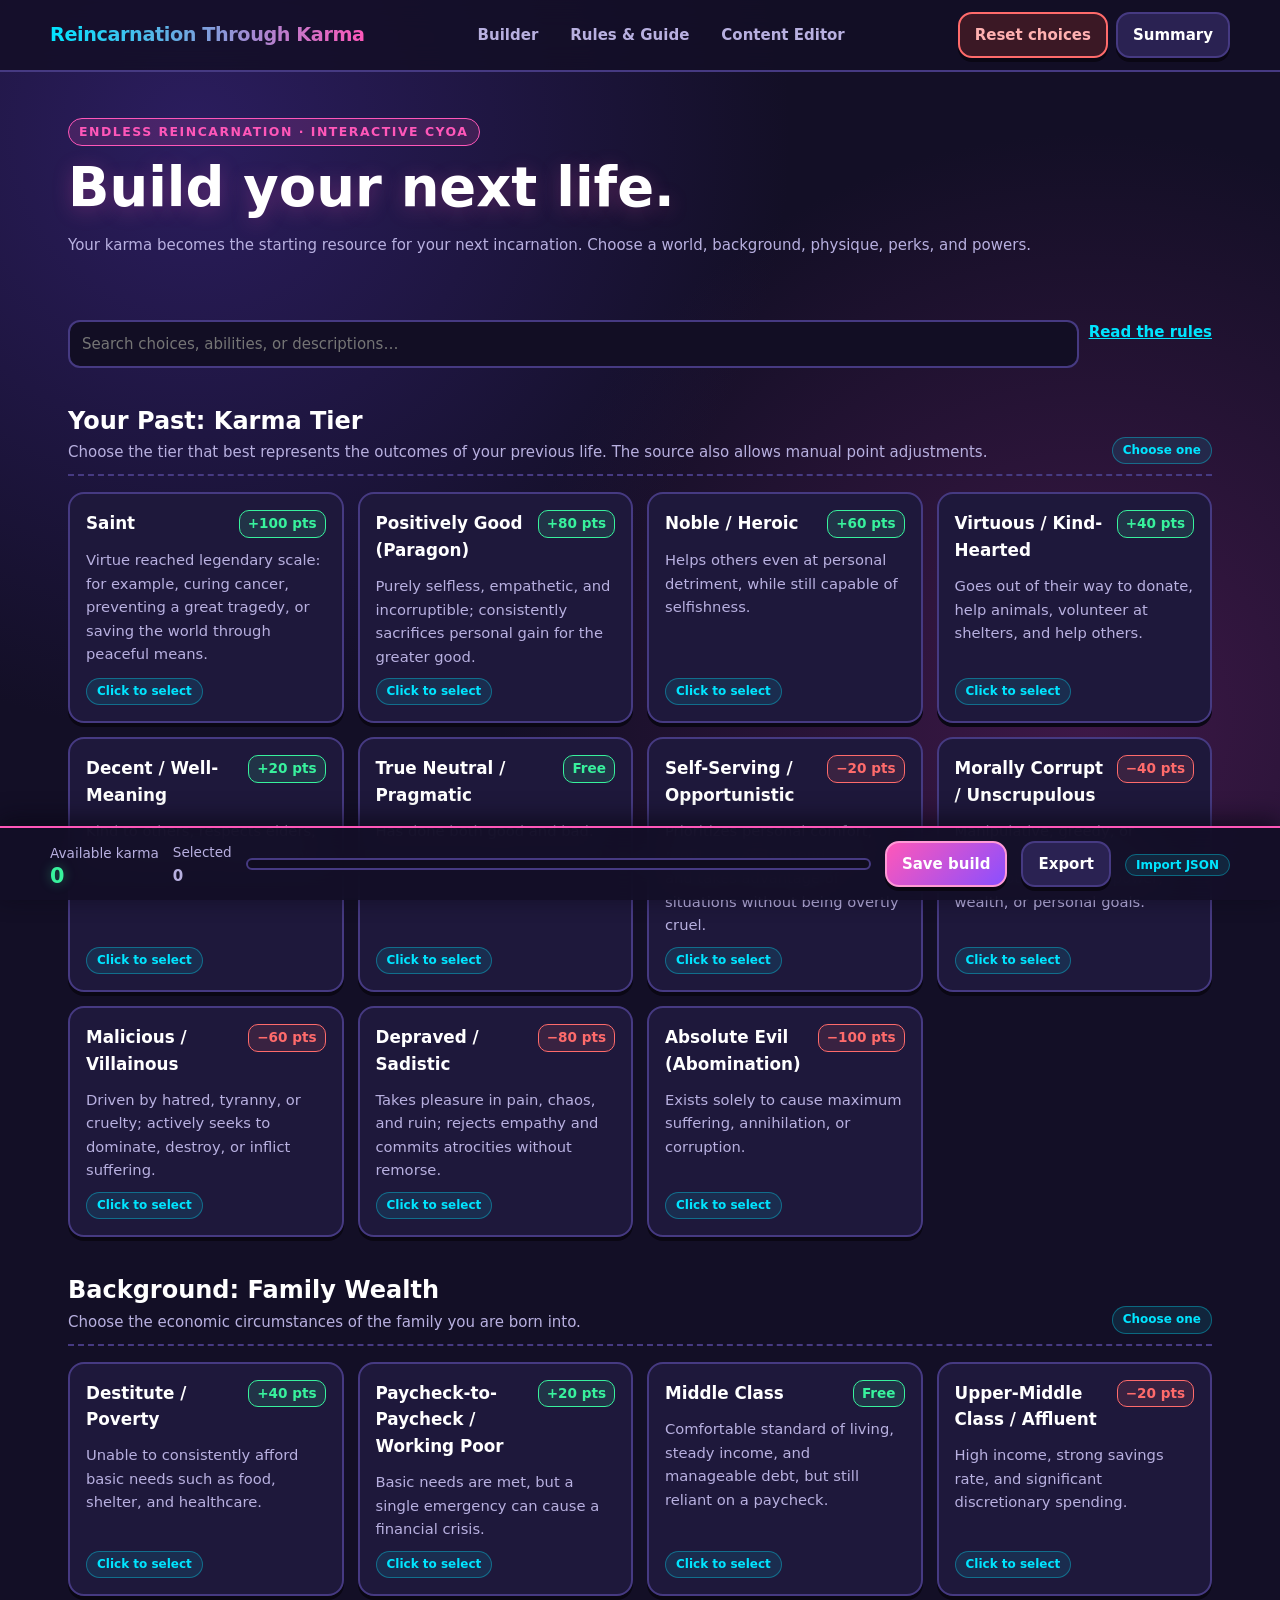
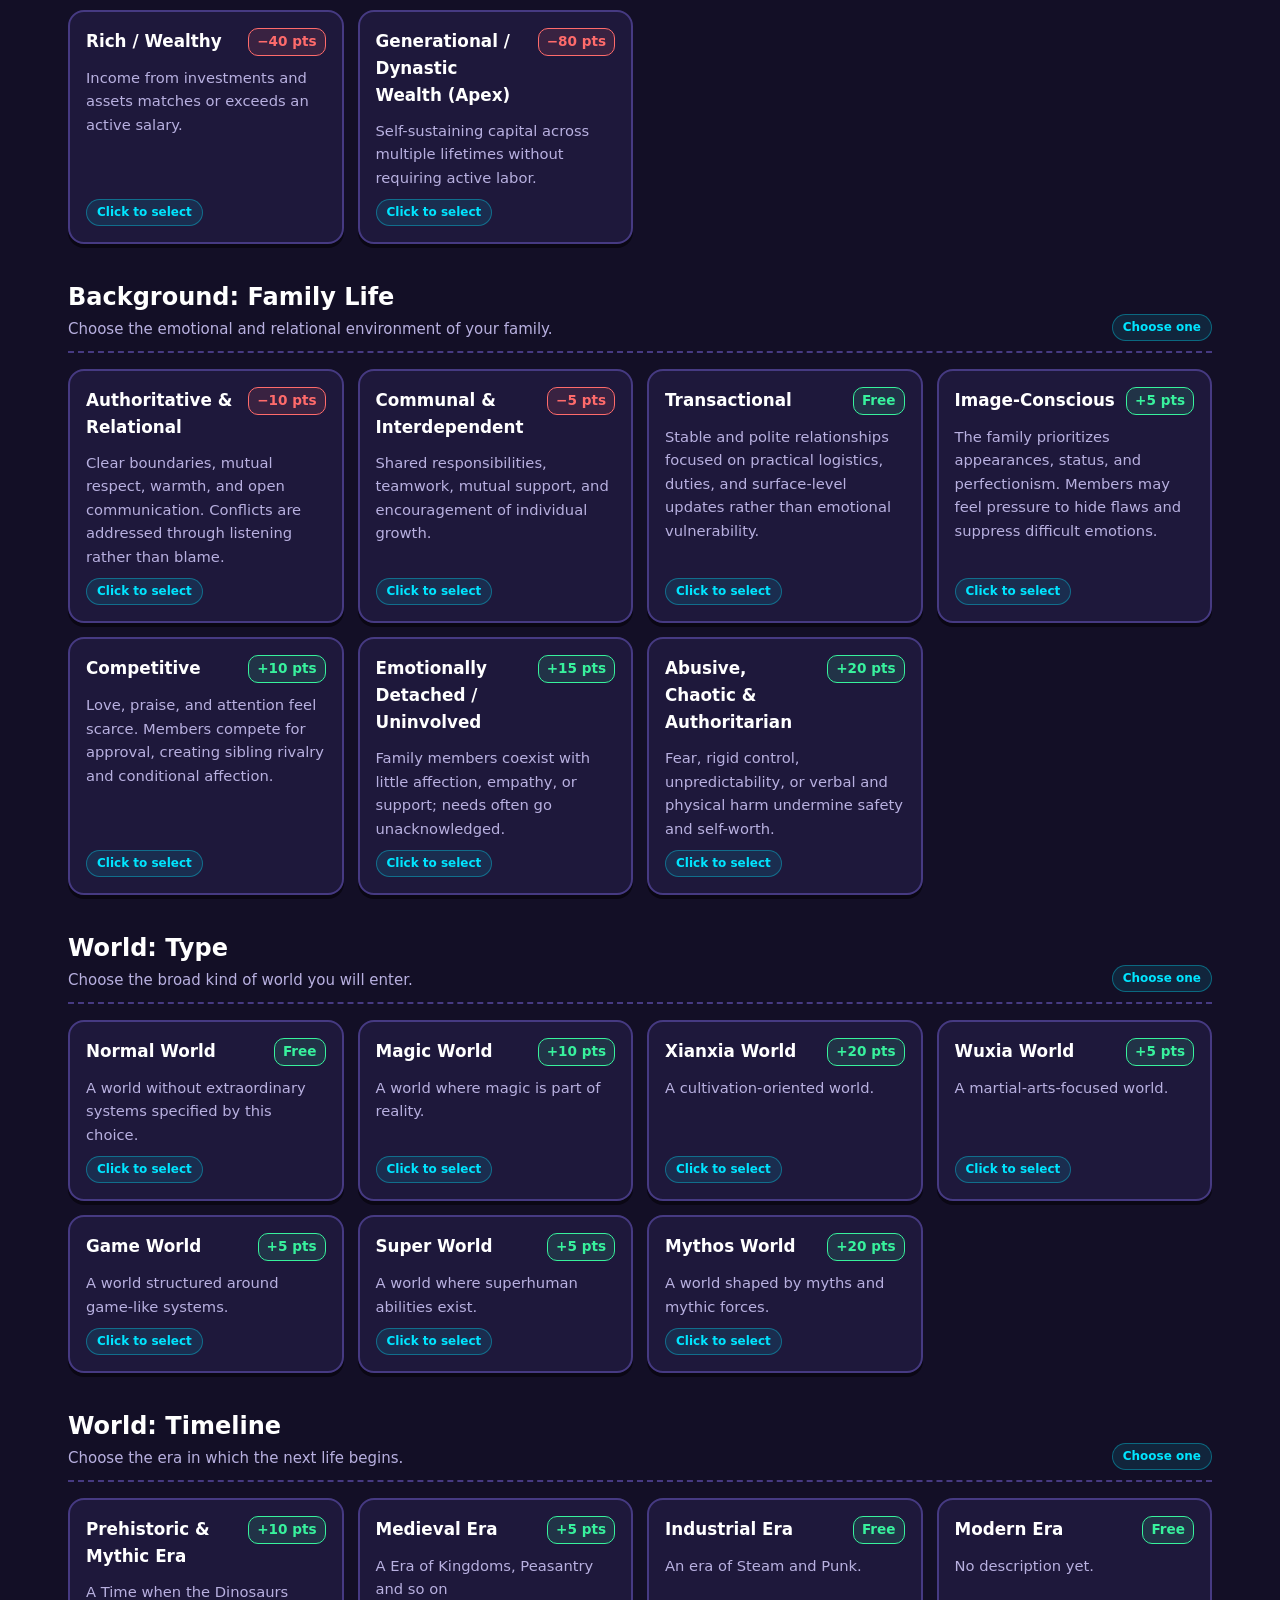
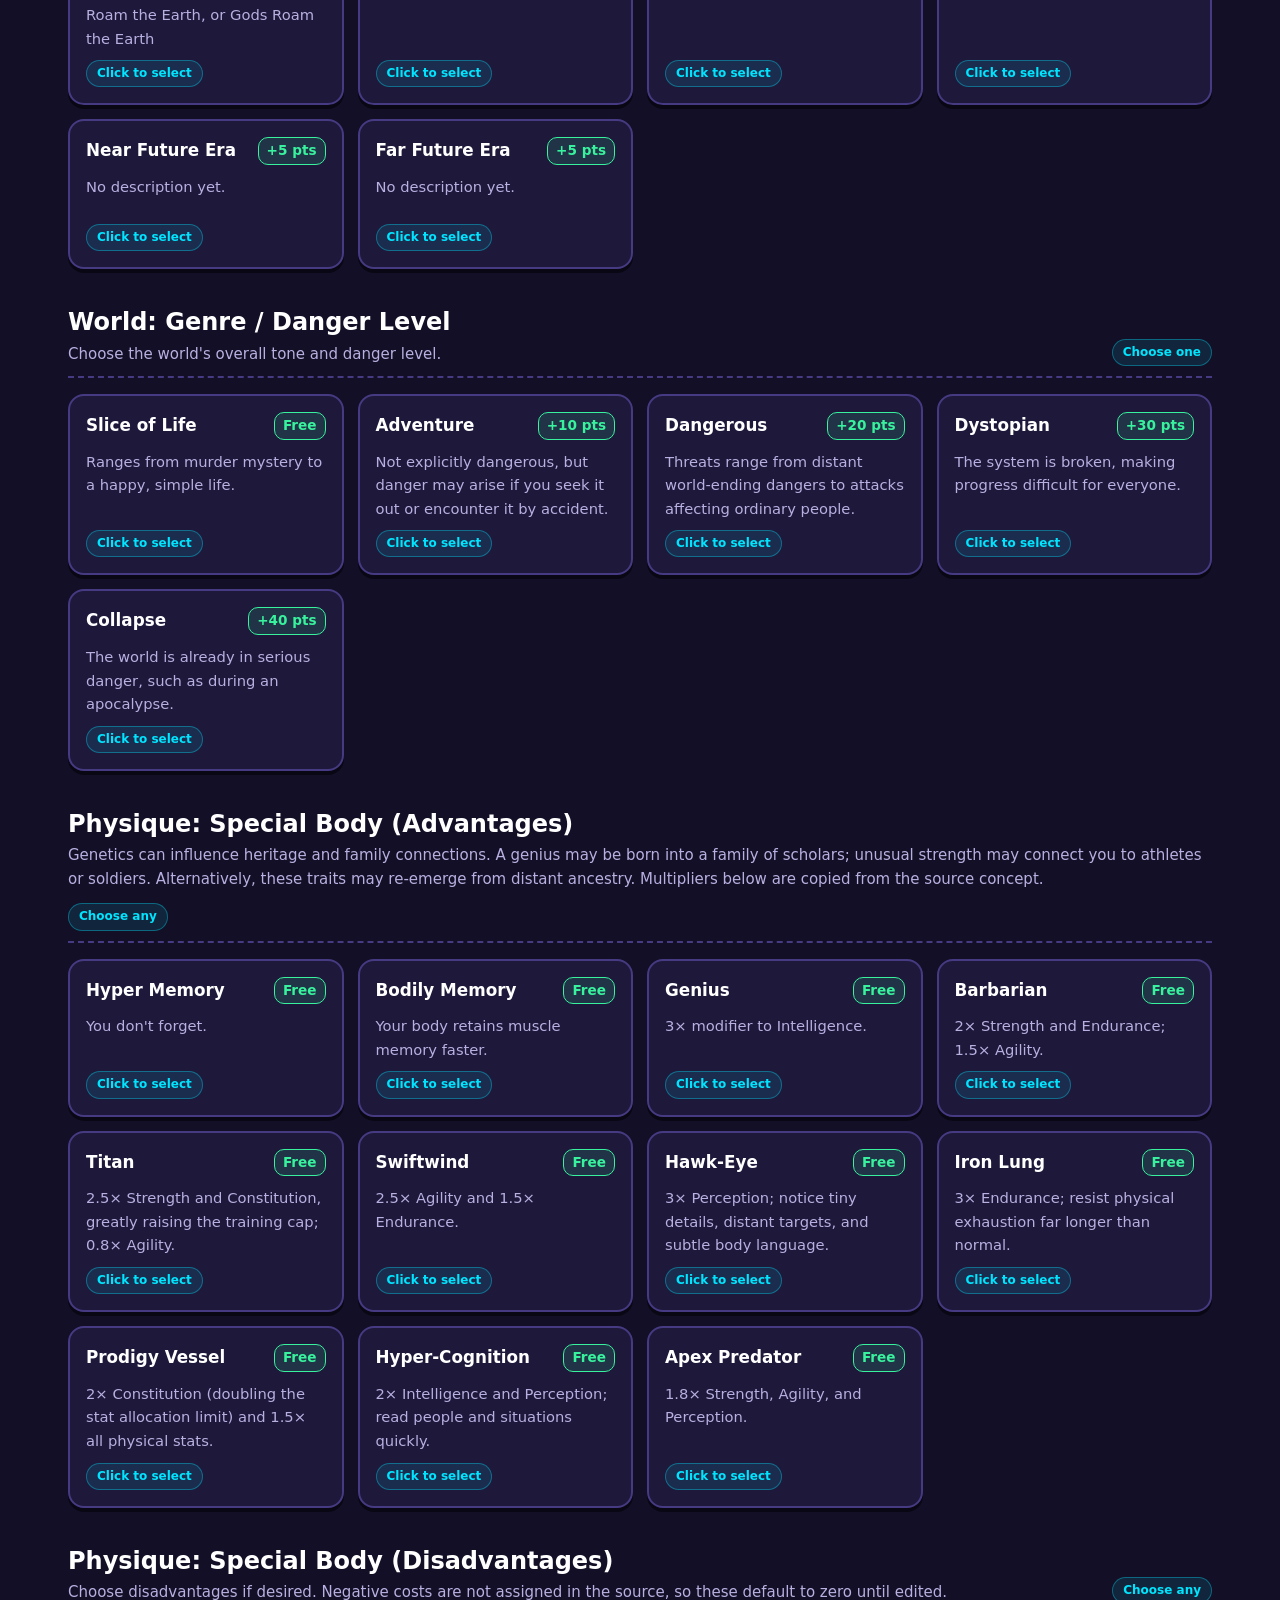
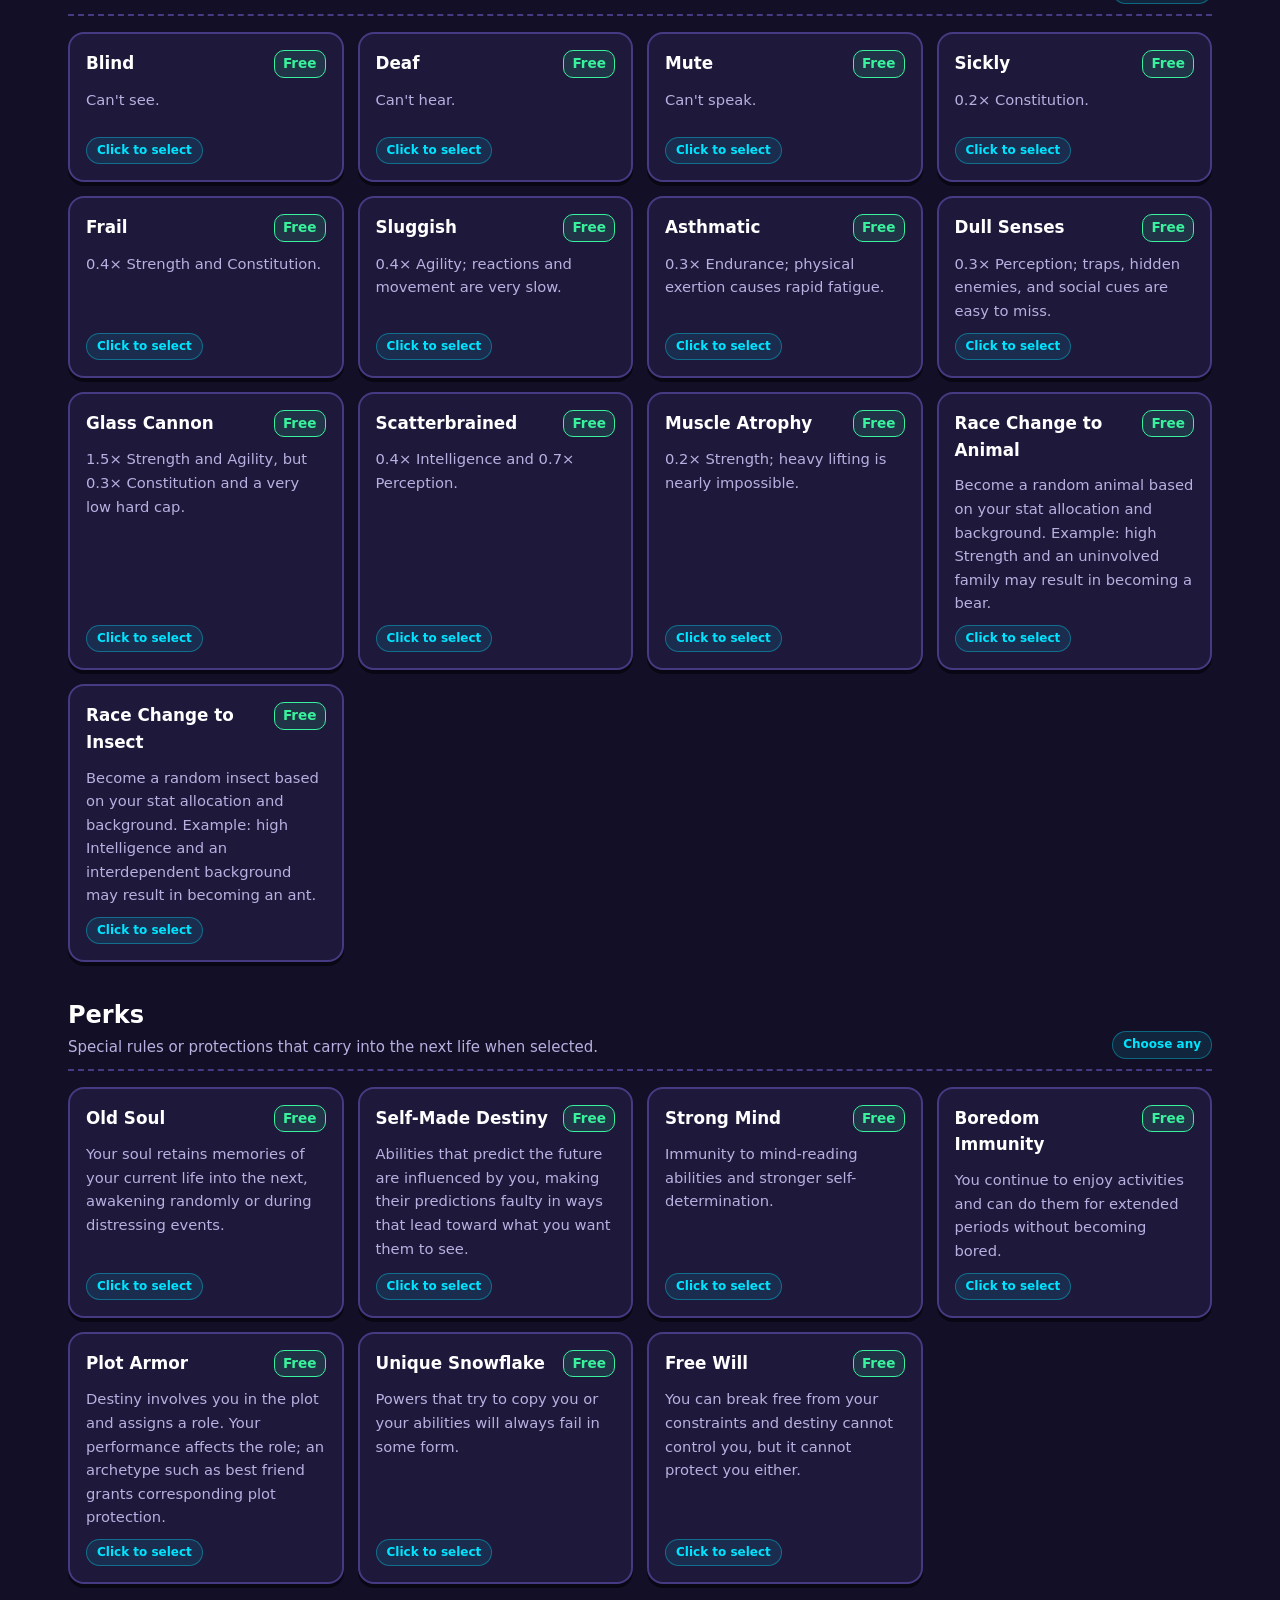
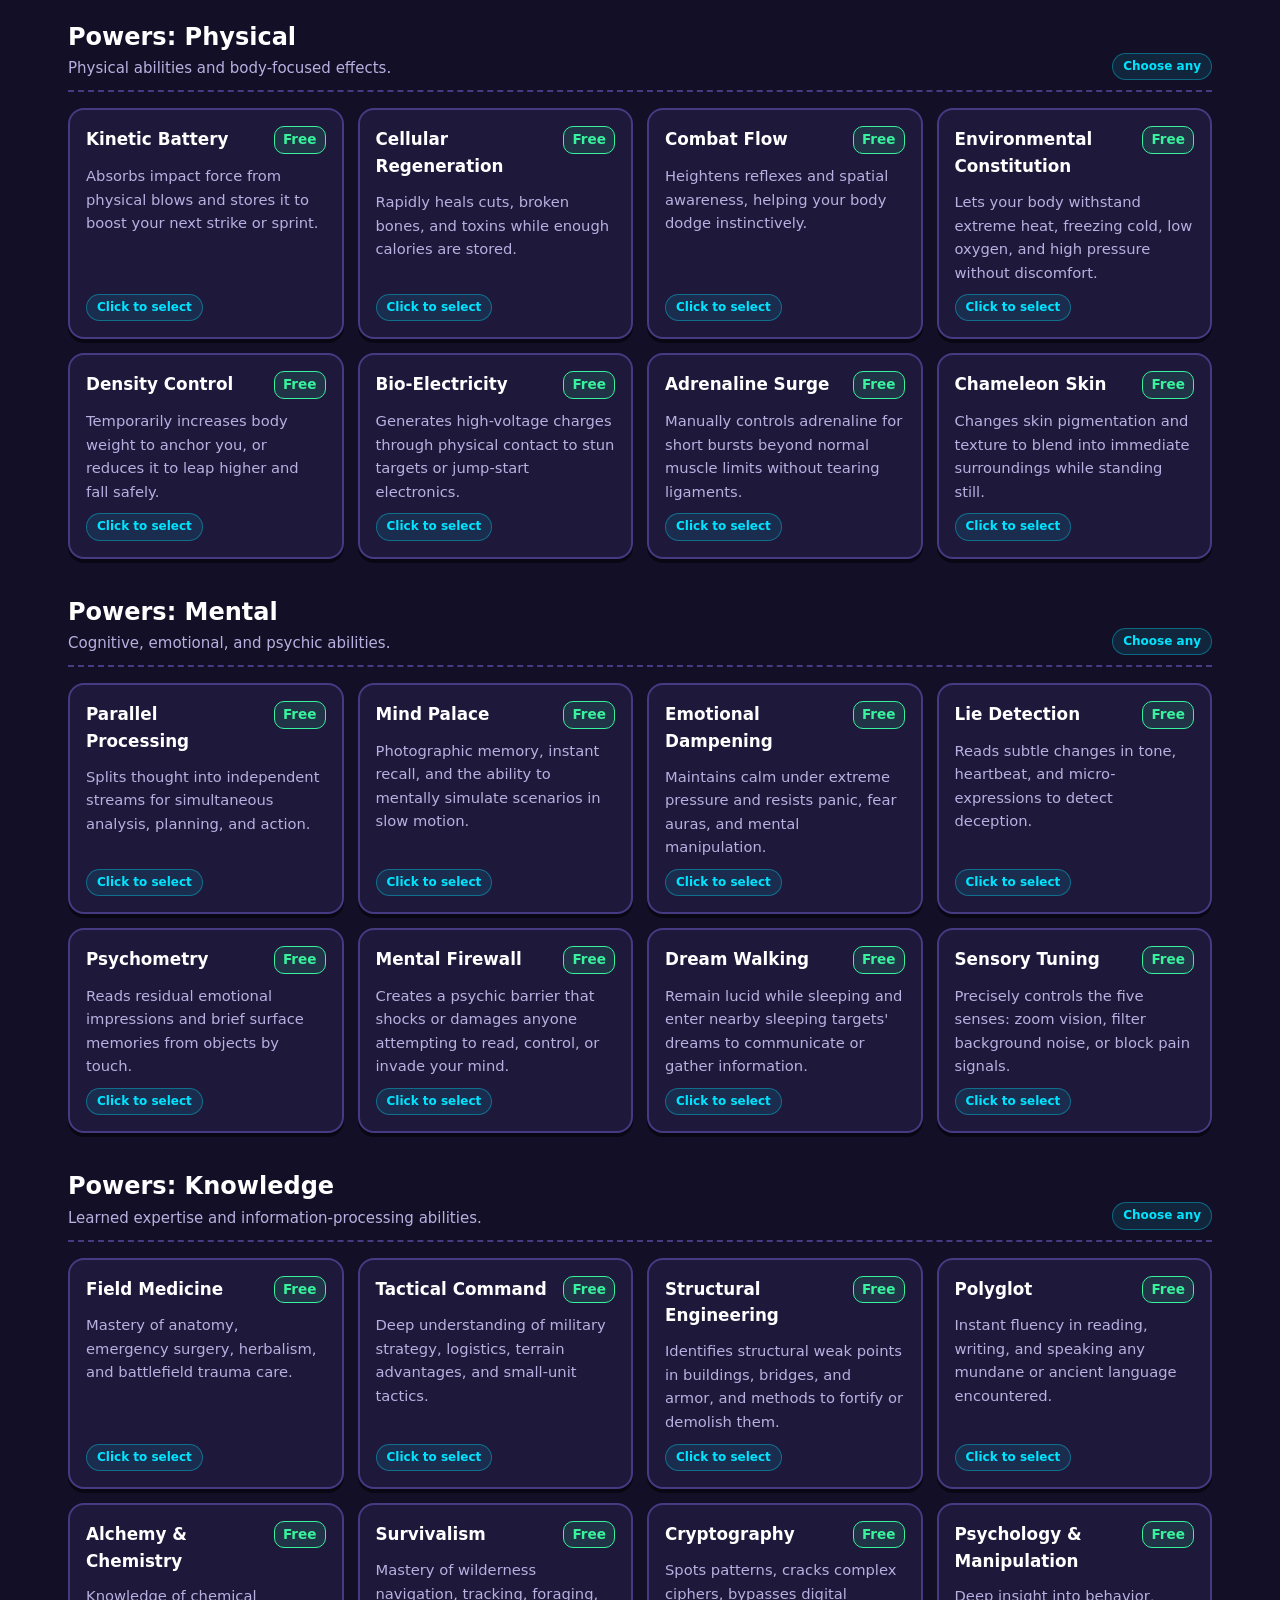
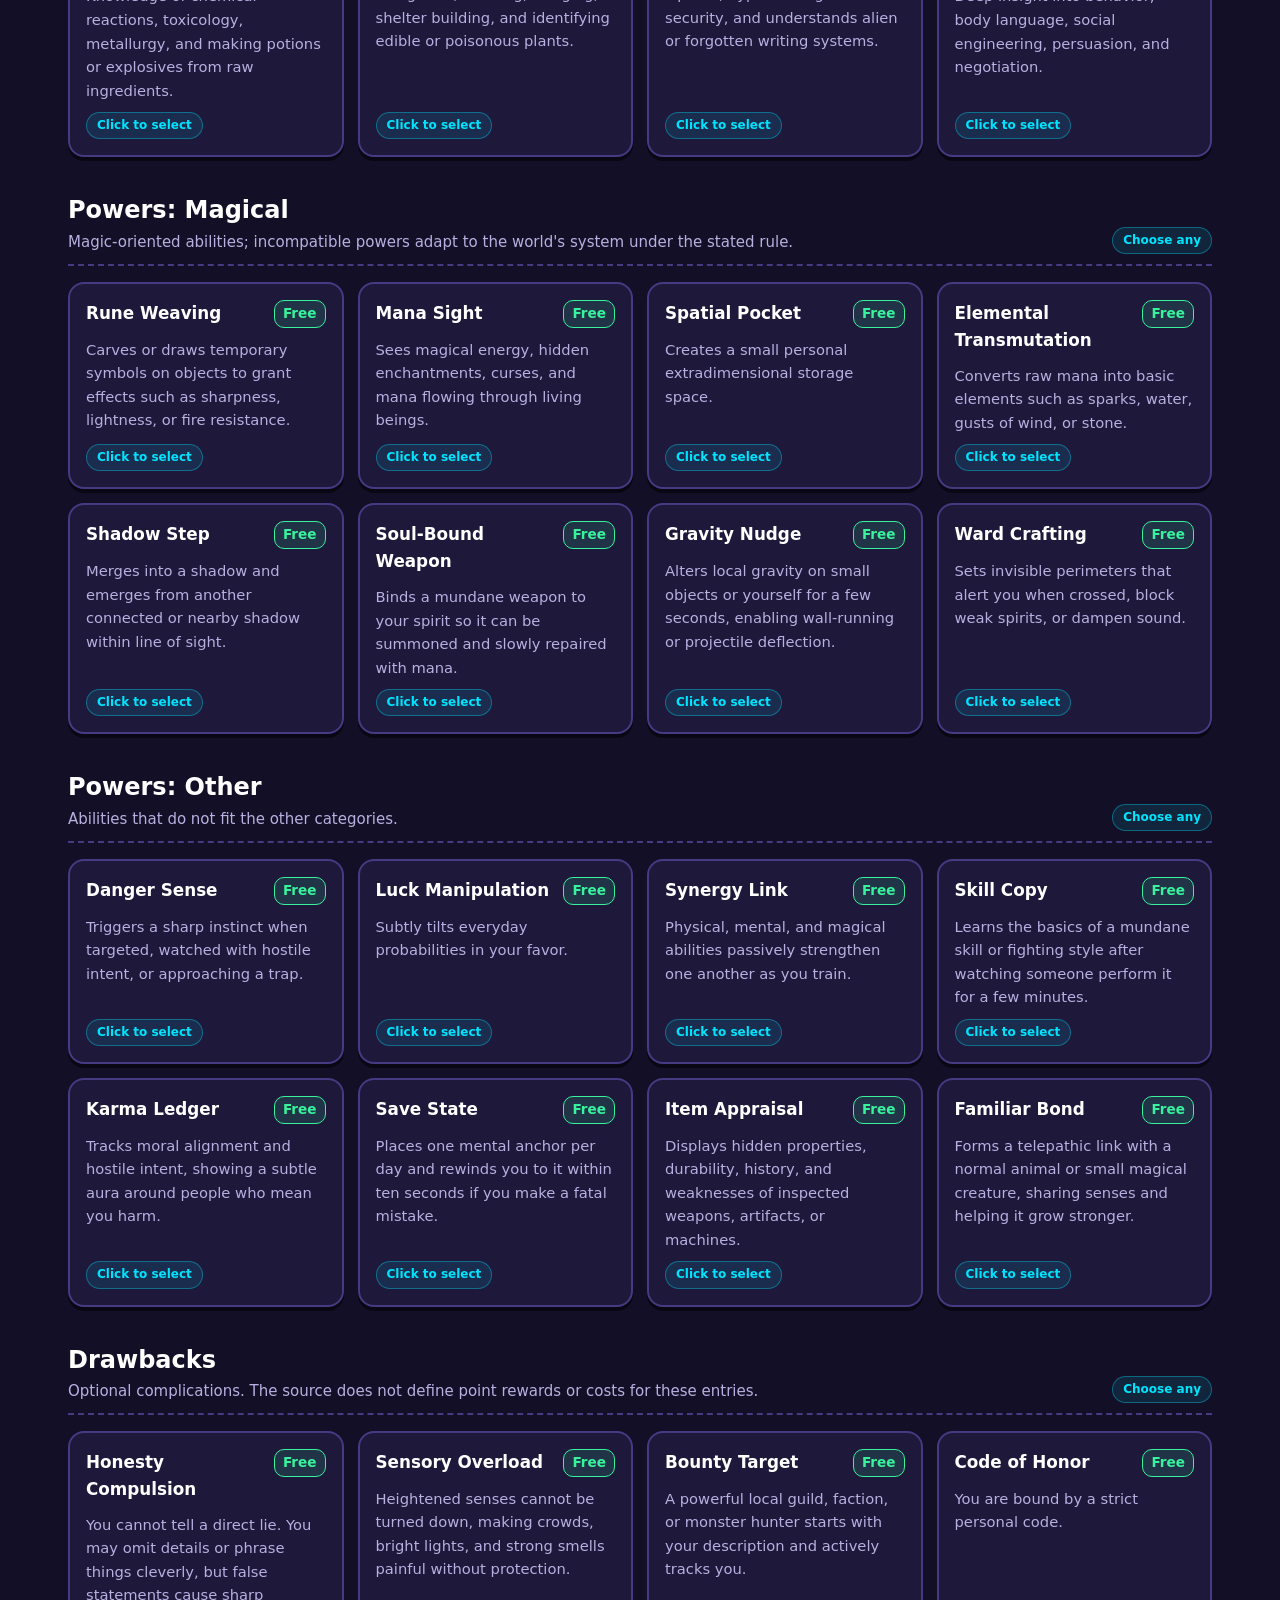
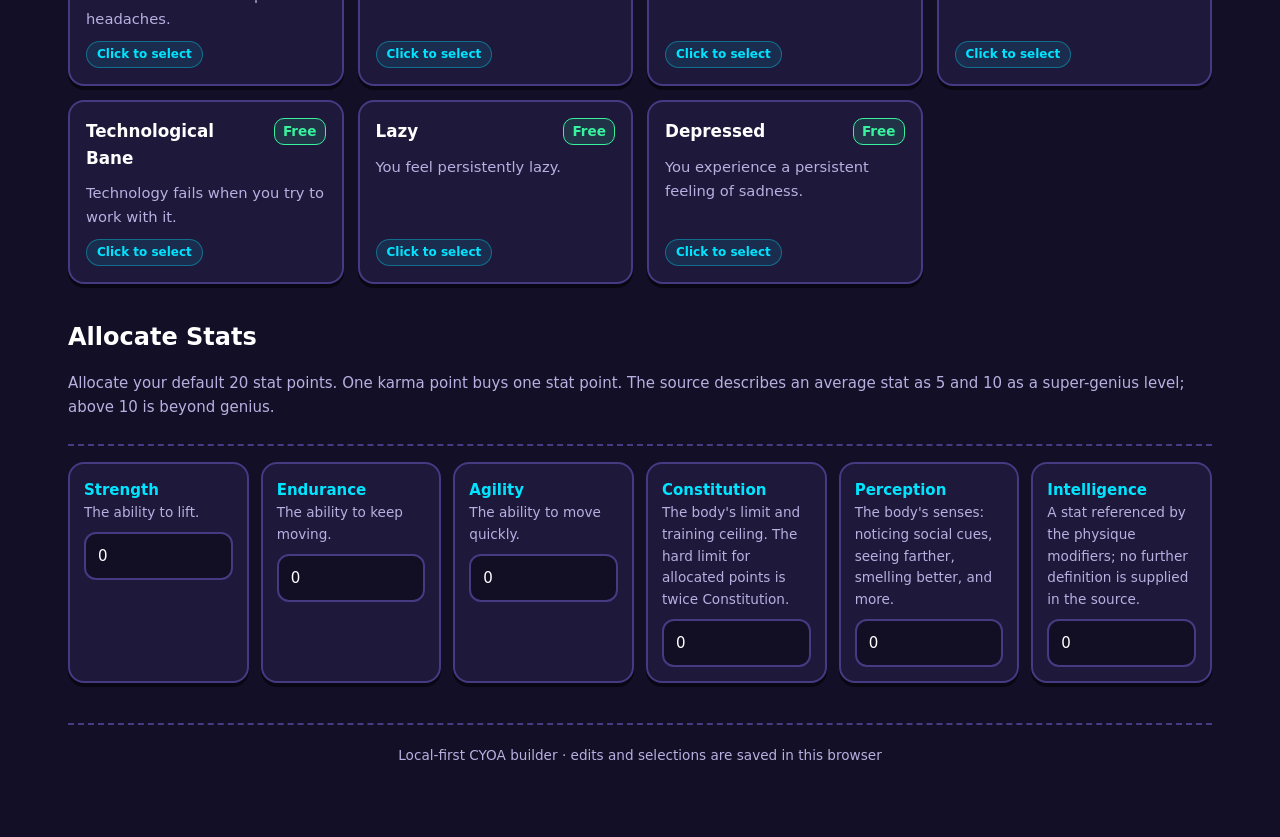
==== index.html @ b77b41a9 "added functionality, rendering, card" ====
<!doctype html>
<html lang="en">

<head>
    <meta charset="utf-8">
    <meta name="viewport" content="width=device-width,initial-scale=1">
    <meta name="description"
        content="Build a reincarnated life through karma, backgrounds, physiques, perks, and powers.">
    <title>Reincarnation Through Karma — Builder</title>
    <link rel="stylesheet" href="styles.css">
</head>

<body>
    <div class="top">
        <div class="brand">Reincarnation Through Karma</div>
        <nav class="nav">
            <a href="index.html">Builder</a>
            <a href="guide.html">Rules & Guide</a>
            <a href="editor.html">Content Editor</a>
        </nav>
        <div class="actions">
            <button id="reset" class="danger">Reset choices</button>
            <button id="summary">Summary</button>
        </div>
    </div>

    <main class="wrap">
        <header class="hero">
            <div class="eyebrow">Endless reincarnation · interactive CYOA</div>
            <h1 id="main-title">Build your next life.</h1>
            <p class="muted" id="main-intro">Your karma becomes the starting resource for your next incarnation. Choose
                a world, background, physique, perks, and powers.</p>
        </header>

        <div class="toolbar">
            <input id="search" type="search" placeholder="Search choices, abilities, or descriptions…">
            <a href="guide.html">Read the rules</a>
        </div>

        <div id="sections"></div>

        <section class="section">
            <div class="section-head">
                <div>
                    <h2>Allocate Stats</h2>
                    <p class="desc" id="stat-description"></p>
                </div>
            </div>
            <div class="stat-grid" id="stat-grid"></div>
        </section>

        <div class="site-credit">Local-first CYOA builder · edits and selections are saved in this browser</div>
    </main>

    <footer class="sticky-footer">
        <div class="statsbar">
            <div>
                <span class="small muted">Available karma</span>
                <div class="points" id="points">0</div>
            </div>
            <div>
                <span class="small muted">Selected</span><br>
                <strong id="selected-count">0</strong>
            </div>
            <div class="progress"><span id="progress"></span></div>
            <button id="save-build" class="primary">Save build</button>
            <button id="export">Export</button>
            <label style="cursor:pointer;">
                <input id="import" type="file" accept=".json,application/json" hidden>
                <span class="tag">Import JSON</span>
            </label>
        </div>
    </footer>

    <div class="modal" id="summary-modal">
        <div class="modal-card">
            <h2>Your next life</h2>
            <div id="summary-content"></div>
            <div class="form-actions"><button id="close-summary">Close</button></div>
        </div>
    </div>

    <script src="data.js"></script>
    <script src="app.js"></script>
</body>

</html>
---- styles.css ----
:root {
  color-scheme: dark;
  --bg: #130f26;
  --panel: #1e183b;
  --panel2: #2a2252;
  --line: #463a82;
  --text: #ffffff;
  --muted: #b8b0e0;
  --accent: #ff57b9;      
  --accent2: #00e5ff;     
  --good: #38f29d;        
  --bad: #ff6b6b;         
  --shadow: 0 4px 0 #0a0714;
}

.wrap {
  padding-bottom: 130px;
}

.site-credit {
  margin-top: 40px;
  padding-top: 20px;
  border-top: 2px dashed var(--line);
  color: var(--muted);
  text-align: center;
  font-size: 0.85rem;
}

/* Persistent bottom bar */
.sticky-footer {
  position: fixed;
  bottom: 0;
  left: 0;
  right: 0;
  z-index: 6;
  background: #130f26eb;
  backdrop-filter: blur(14px);
  border-top: 2px solid var(--accent);
  box-shadow: 0 -6px 24px rgba(10, 7, 20, 0.75);
  padding: 12px max(18px, calc((100% - 1180px) / 2));
  text-align: left;
}

.sticky-footer .statsbar {
  justify-content: space-between;
  gap: 14px;
}

.sticky-footer .points {
  font-size: 1.3rem;
  line-height: 1.1;
}

@media (max-width: 650px) {
  .wrap {
    padding-bottom: 170px;
  }
  .sticky-footer {
    padding: 10px 14px;
  }
  .sticky-footer .progress {
    order: -1;
    flex-basis: 100%;
    height: 8px;
  }
}


* {
  box-sizing: border-box;
}

body {
  margin: 0;
  background-color: var(--bg);
  background-image: radial-gradient(circle at 15% 15%, #2b1d5e 0%, transparent 45%),
                    radial-gradient(circle at 85% 80%, #3d1847 0%, transparent 45%);
  background-attachment: fixed;
  color: var(--text);
  font: 15px/1.6 'Quicksand', 'Nunito', 'Segoe UI', system-ui, -apple-system, sans-serif;
}

a {
  color: var(--accent2);
  font-weight: 600;
}

button, input, textarea, select {
  font: inherit;
}

/* Bouncy, tactile arcade buttons */
button {
  cursor: pointer;
  border: 2px solid var(--line);
  background: var(--panel2);
  color: var(--text);
  border-radius: 14px;
  padding: 9px 15px;
  font-weight: 700;
  box-shadow: var(--shadow);
  transition: transform 0.15s cubic-bezier(0.34, 1.56, 0.64, 1), border-color 0.15s, box-shadow 0.15s;
}

button:hover {
  border-color: var(--accent2);
  transform: translateY(-2px);
  box-shadow: 0 6px 0 #0a0714;
}

button:active {
  transform: translateY(2px);
  box-shadow: 0 1px 0 #0a0714;
}

button.primary {
  background: linear-gradient(135deg, #ff57b9, #8a4fff);
  border-color: #ff99d6;
  color: #fff;
}

button.danger {
  background: #3b1825;
  border-color: var(--bad);
  color: #ffb1b1;
}

.top {
  position: sticky;
  top: 0;
  z-index: 5;
  background: #130f26d9;
  backdrop-filter: blur(14px);
  border-bottom: 2px solid var(--line);
  padding: 12px max(18px, calc((100% - 1180px) / 2));
  display: flex;
  gap: 14px;
  align-items: center;
  justify-content: space-between;
  flex-wrap: wrap;
}

.brand {
  font-weight: 900;
  font-size: 1.2rem;
  letter-spacing: -0.02em;
  background: linear-gradient(90deg, var(--accent2), var(--accent));
  -webkit-background-clip: text;
  -webkit-text-fill-color: transparent;
}

.nav, .actions {
  display: flex;
  gap: 8px;
  align-items: center;
  flex-wrap: wrap;
}

.nav a {
  text-decoration: none;
  padding: 7px 12px;
  border-radius: 12px;
  color: var(--muted);
  transition: all 0.15s ease;
}

.nav a:hover {
  background: var(--panel2);
  color: var(--accent2);
  transform: rotate(-1deg);
}

.wrap {
  max-width: 1180px;
  margin: auto;
  padding: 24px 18px 70px;
}

.hero {
  padding: 22px 0 28px;
}

.eyebrow {
  display: inline-block;
  background: #ff57b925;
  border: 1px solid var(--accent);
  padding: 3px 10px;
  border-radius: 20px;
  color: var(--accent);
  font-size: .78rem;
  letter-spacing: .12em;
  text-transform: uppercase;
  font-weight: 800;
}

.hero h1 {
  font-size: clamp(2.1rem, 5vw, 3.4rem);
  font-weight: 900;
  line-height: 1.1;
  margin: 12px 0;
  text-shadow: 0 4px 20px rgba(255, 87, 185, 0.25);
}

.muted, .desc {
  color: var(--muted);
}

.panel {
  background: var(--panel);
  border: 2px solid var(--line);
  border-radius: 18px;
  padding: 18px;
  margin: 16px 0;
  box-shadow: var(--shadow);
}

.statsbar {
  display: flex;
  gap: 16px;
  align-items: center;
  flex-wrap: wrap;
}

.points {
  font-size: 1.5rem;
  font-weight: 900;
  color: var(--good);
  text-shadow: 0 0 12px rgba(56, 242, 157, 0.4);
  font-variant-numeric: tabular-nums;
}

.progress {
  height: 12px;
  background: #100c1f;
  border: 2px solid var(--line);
  border-radius: 20px;
  overflow: hidden;
  flex: 1;
  min-width: 100px;
}

.progress > span {
  display: block;
  height: 100%;
  background: linear-gradient(90deg, var(--accent2), var(--accent), #ffd166);
  border-radius: 20px;
  width: 0;
  transition: width 0.3s cubic-bezier(0.34, 1.56, 0.64, 1);
}

.toolbar {
  display: flex;
  gap: 10px;
  flex-wrap: wrap;
  margin: 20px 0;
}

.toolbar input {
  flex: 1;
  min-width: 220px;
}

.field, input, textarea, select {
  background: #120e24;
  border: 2px solid var(--line);
  border-radius: 12px;
  color: var(--text);
  padding: 10px 12px;
  width: 100%;
  transition: border-color 0.15s, box-shadow 0.15s;
}

.field:focus, input:focus, textarea:focus, select:focus {
  outline: none;
  border-color: var(--accent2);
  box-shadow: 0 0 0 3px rgba(0, 229, 255, 0.2);
}

textarea {
  min-height: 90px;
  resize: vertical;
}

.section {
  margin: 34px 0;
}

.section-head {
  display: flex;
  justify-content: space-between;
  gap: 12px;
  align-items: flex-end;
  flex-wrap: wrap;
  border-bottom: 2px dashed var(--line);
  padding-bottom: 10px;
  margin-bottom: 16px;
}

.section h2 {
  font-size: 1.5rem;
  font-weight: 800;
  margin: 0;
}

.grid {
  display: grid;
  grid-template-columns: repeat(auto-fill, minmax(min(100%, 270px), 1fr));
  gap: 14px;
}

.card {
  background: var(--panel);
  border: 2px solid var(--line);
  border-radius: 16px;
  padding: 16px;
  display: flex;
  flex-direction: column;
  gap: 10px;
  min-height: 150px;
  cursor: pointer;
  box-shadow: var(--shadow);
  transition: transform 0.18s cubic-bezier(0.34, 1.56, 0.64, 1), border-color 0.15s, background 0.15s;
}

.card:hover:not(.disabled) {
  border-color: var(--accent2);
  transform: translateY(-4px) rotate(0.5deg);
}

.card.selected {
  border-color: var(--accent);
  background: linear-gradient(160deg, #2b1d54, #1e183b);
  box-shadow: 0 4px 0 var(--accent), 0 0 20px rgba(255, 87, 185, 0.2);
}

.card.disabled {
  opacity: .45;
  cursor: not-allowed;
}

.card-top {
  display: flex;
  justify-content: space-between;
  align-items: flex-start;
  gap: 10px;
}

.card h3 {
  font-size: 1.05rem;
  font-weight: 800;
  margin: 0;
}

.cost {
  white-space: nowrap;
  background: rgba(56, 242, 157, 0.12);
  border: 1px solid var(--good);
  padding: 2px 8px;
  border-radius: 10px;
  color: var(--good);
  font-weight: 800;
  font-size: .85rem;
}

.cost.spend {
  background: rgba(255, 107, 107, 0.12);
  border-color: var(--bad);
  color: var(--bad);
}

.card p {
  color: var(--muted);
  margin: 0;
  font-size: .92rem;
}

.tag {
  font-size: .75rem;
  font-weight: 700;
  color: var(--accent2);
  background: rgba(0, 229, 255, 0.1);
  border: 1px solid rgba(0, 229, 255, 0.35);
  border-radius: 30px;
  padding: 3px 10px;
  align-self: flex-start;
  margin-top: auto;
}

details {
  background: var(--panel);
  border: 2px solid var(--line);
  border-radius: 16px;
  padding: 14px 16px;
  margin: 12px 0;
  box-shadow: var(--shadow);
}

summary {
  cursor: pointer;
  font-weight: 800;
}

.stat-grid {
  display: grid;
  grid-template-columns: repeat(auto-fit, minmax(180px, 1fr));
  gap: 12px;
}

.stat-box {
  background: var(--panel);
  padding: 14px;
  border: 2px solid var(--line);
  border-radius: 16px;
  box-shadow: var(--shadow);
}

.stat-box label {
  display: block;
  font-weight: 800;
  color: var(--accent2);
}

.stat-box input {
  margin-top: 8px;
}

.small {
  font-size: .85rem;
}

.modal {
  position: fixed;
  inset: 0;
  background: rgba(10, 7, 20, 0.8);
  backdrop-filter: blur(6px);
  display: none;
  place-items: center;
  padding: 18px;
  z-index: 10;
}

.modal.open {
  display: grid;
}

.modal-card {
  background: var(--panel);
  border: 2px solid var(--accent);
  border-radius: 22px;
  padding: 22px;
  width: min(620px, 100%);
  max-height: 90vh;
  overflow: auto;
  box-shadow: 0 8px 0 #0a0714, 0 0 40px rgba(255, 87, 185, 0.3);
}

.modal-card h2 {
  margin-top: 0;
  color: var(--accent2);
}

.form-row {
  display: grid;
  grid-template-columns: 1fr 130px;
  gap: 12px;
}

.form-actions {
  display: flex;
  gap: 10px;
  justify-content: flex-end;
  flex-wrap: wrap;
  margin-top: 16px;
}

.empty {
  padding: 32px;
  text-align: center;
  color: var(--muted);
  border: 2px dashed var(--line);
  border-radius: 16px;
}

footer {
  border-top: 2px dashed var(--line);
  padding: 24px;
  color: var(--muted);
  text-align: center;
}

@media (max-width: 650px) {
  .top {
    align-items: flex-start;
  }
  .top .nav {
    order: 3;
    width: 100%;
  }
  .top .actions {
    margin-left: auto;
  }
  .wrap {
    padding-top: 12px;
  }
  .form-row {
    grid-template-columns: 1fr;
  }
  
}
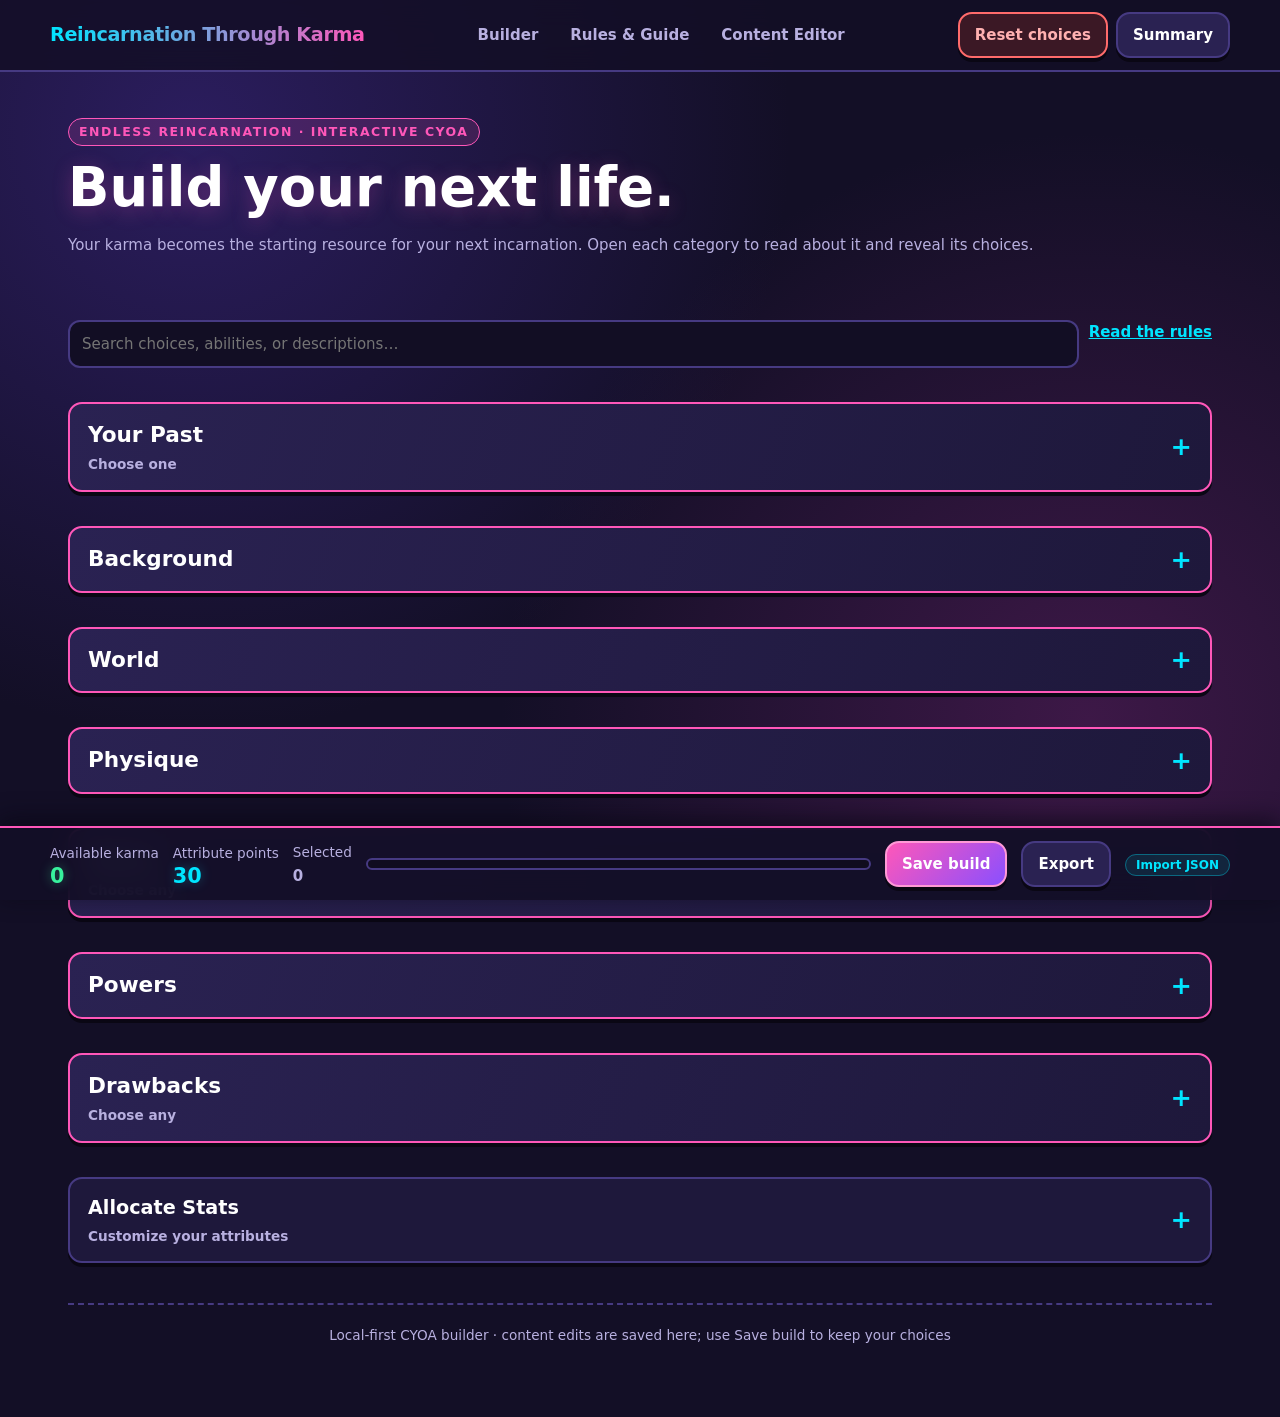
==== commit 347c4c22: "Fixing setup of attributes, adding option to buy attribute points." ====
--- a/index.html
+++ b/index.html
@@ -28,8 +28,8 @@
         <header class="hero">
             <div class="eyebrow">Endless reincarnation · interactive CYOA</div>
             <h1 id="main-title">Build your next life.</h1>
-            <p class="muted" id="main-intro">Your karma becomes the starting resource for your next incarnation. Choose
-                a world, background, physique, perks, and powers.</p>
+            <p class="muted" id="main-intro">Your karma becomes the starting resource for your next incarnation. Open
+                each category to read about it and reveal its choices.</p>
         </header>
 
         <div class="toolbar">
@@ -40,16 +40,26 @@
         <div id="sections"></div>
 
         <section class="section">
-            <div class="section-head">
-                <div>
-                    <h2>Allocate Stats</h2>
-                    <p class="desc" id="stat-description"></p>
+            <button class="section-toggle" id="stats-toggle" type="button" aria-expanded="false"
+                aria-controls="stats-content">
+                <span class="section-toggle-main">
+                    <span class="section-toggle-title">Allocate Stats</span>
+                    <span class="section-toggle-meta">Customize your attributes</span>
+                </span>
+                <span class="section-chevron" id="stats-chevron" aria-hidden="true">+</span>
+            </button>
+            <div class="section-content" id="stats-content" hidden>
+                <p class="desc" id="stat-description"></p>
+                <p class="stat-rule" id="stat-rule"></p>
+                <div class="stat-allocation-bar">
+                    <strong id="stat-points-remaining">20 attribute points available</strong>
+                    <button id="buy-stat-point" type="button" class="primary">Buy +1 attribute point · 1 karma</button>
                 </div>
+                <div class="stat-grid" id="stat-grid"></div>
             </div>
-            <div class="stat-grid" id="stat-grid"></div>
         </section>
 
-        <div class="site-credit">Local-first CYOA builder · edits and selections are saved in this browser</div>
+        <div class="site-credit">Local-first CYOA builder · content edits are saved here; use Save build to keep your choices</div>
     </main>
 
     <footer class="sticky-footer">
@@ -57,6 +67,10 @@
             <div>
                 <span class="small muted">Available karma</span>
                 <div class="points" id="points">0</div>
+            </div>
+            <div>
+                <span class="small muted">Attribute points</span>
+                <div class="points attribute-points" id="attribute-points">30</div>
             </div>
             <div>
                 <span class="small muted">Selected</span><br>
--- a/styles.css
+++ b/styles.css
@@ -63,6 +63,9 @@
     flex-basis: 100%;
     height: 8px;
   }
+  .stat-allocation-bar > button {
+    width: 100%;
+  }
 }
 
 
@@ -296,6 +299,77 @@
   margin-bottom: 16px;
 }
 
+.section-toggle {
+  display: flex;
+  justify-content: space-between;
+  align-items: center;
+  gap: 16px;
+  width: 100%;
+  padding: 14px 18px;
+  text-align: left;
+  background: var(--panel);
+  border-color: var(--line);
+}
+
+.group-toggle {
+  background: linear-gradient(110deg, var(--panel2), var(--panel));
+  border-color: var(--accent);
+}
+
+.group-toggle .section-toggle-title {
+  font-size: 1.35rem;
+}
+
+.group-content {
+  margin: 10px 0 0 10px;
+  padding: 1px 0 1px 14px;
+  border-left: 2px solid var(--line);
+}
+
+.group-content[hidden] {
+  display: none;
+}
+
+.subsection {
+  margin: 14px 0;
+}
+
+.subsection-toggle {
+  padding: 11px 15px;
+  background: var(--panel);
+}
+
+.section-toggle-main {
+  display: flex;
+  flex-direction: column;
+  gap: 2px;
+}
+
+.section-toggle-title {
+  font-size: 1.2rem;
+  font-weight: 800;
+}
+
+.section-toggle-meta {
+  color: var(--muted);
+  font-size: .85rem;
+  font-weight: 600;
+}
+
+.section-chevron {
+  color: var(--accent2);
+  font-size: 1.6rem;
+  line-height: 1;
+}
+
+.section-content {
+  padding: 8px 2px 0;
+}
+
+.section-content[hidden] {
+  display: none;
+}
+
 .section h2 {
   font-size: 1.5rem;
   font-weight: 800;
@@ -402,26 +476,118 @@
 
 .stat-grid {
   display: grid;
-  grid-template-columns: repeat(auto-fit, minmax(180px, 1fr));
+  grid-template-columns: repeat(auto-fit, minmax(min(100%, 240px), 1fr));
+  gap: 14px;
+}
+
+.stat-box {
+  background: var(--panel);
+  padding: 16px;
+  border: 2px solid var(--line);
+  border-radius: 18px;
+  box-shadow: var(--shadow);
+  display: flex;
+  flex-direction: column;
   gap: 12px;
 }
 
-.stat-box {
-  background: var(--panel);
-  padding: 14px;
-  border: 2px solid var(--line);
-  border-radius: 16px;
+.stat-box-heading {
+  display: flex;
+  justify-content: space-between;
+  align-items: center;
+  gap: 12px;
+}
+
+.stat-box-heading h3 {
+  margin: 0;
+  color: var(--accent2);
+  font-weight: 800;
+}
+
+.stat-box p {
+  color: var(--muted);
+  margin: 0;
+  min-height: 3em;
+}
+
+.stat-value {
+  min-width: 52px;
+  padding: 4px 10px;
+  border: 1px solid var(--line);
+  border-radius: 10px;
+  background: #120e24;
+  text-align: center;
+  font-size: 1.15rem;
+  font-weight: 900;
+  font-variant-numeric: tabular-nums;
+  white-space: nowrap;
+}
+
+.stat-limit {
+  display: block;
+  color: var(--muted);
+  font-size: .65rem;
+  font-weight: 600;
+  line-height: 1.2;
+}
+
+.stat-rule {
+  padding: 12px 14px;
+  margin: 12px 0;
+  border-left: 3px solid var(--accent2);
+  border-radius: 0 10px 10px 0;
+  background: rgba(0, 229, 255, 0.08);
+}
+
+.stat-allocation-bar {
+  display: flex;
+  justify-content: space-between;
+  align-items: center;
+  flex-wrap: wrap;
+  gap: 12px;
+  padding: 14px 16px;
+  margin: 14px 0;
+  border: 1px solid var(--line);
+  border-radius: 14px;
+  background: var(--panel);
+}
+
+.stat-allocation-bar strong {
+  color: var(--good);
+}
+
+.stat-controls {
+  display: flex;
+  align-items: center;
+  gap: 10px;
+  margin-top: auto;
+}
+
+.stat-adjust {
+  width: 42px;
+  height: 42px;
+  padding: 0;
+  font-size: 1.4rem;
+}
+
+.stat-adjust:disabled,
+#buy-stat-point:disabled {
+  opacity: .45;
+  cursor: not-allowed;
+  transform: none;
   box-shadow: var(--shadow);
 }
 
-.stat-box label {
-  display: block;
-  font-weight: 800;
+.stat-control-label {
+  flex: 1;
+  text-align: center;
+  color: var(--muted);
+  font-size: .85rem;
+}
+
+.attribute-points {
   color: var(--accent2);
-}
-
-.stat-box input {
-  margin-top: 8px;
+  text-shadow: 0 0 12px rgba(0, 229, 255, 0.3);
 }
 
 .small {
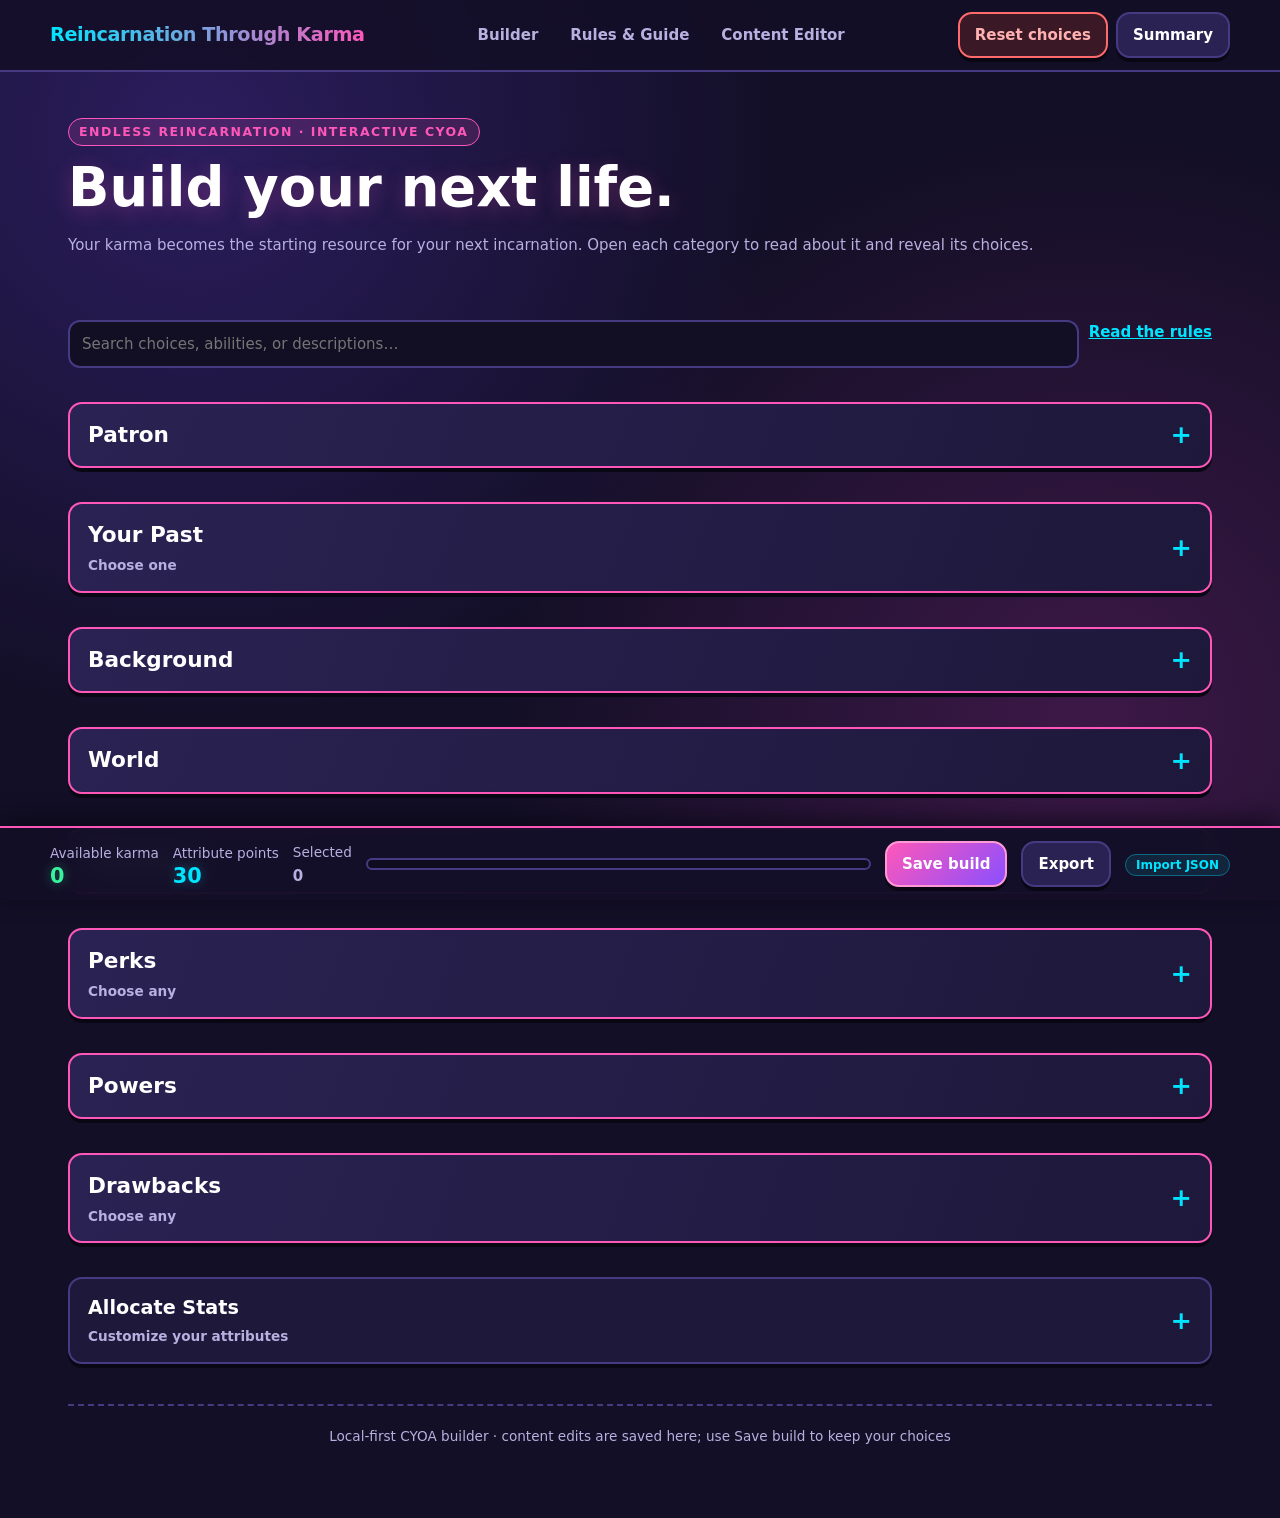
==== commit 4549b3fe: "incorporating patrons and along with it fixes such as in summary, require fields, and incompatible f" ====
--- a/index.html
+++ b/index.html
@@ -53,7 +53,10 @@
                 <p class="stat-rule" id="stat-rule"></p>
                 <div class="stat-allocation-bar">
                     <strong id="stat-points-remaining">20 attribute points available</strong>
-                    <button id="buy-stat-point" type="button" class="primary">Buy +1 attribute point · 1 karma</button>
+                    <div class="stat-allocation-actions">
+                        <button id="buy-stat-point" type="button" class="primary">Buy +1 attribute point · 1 karma</button>
+                        <button id="sell-stat-point" type="button">Sell −1 attribute point · +1 karma</button>
+                    </div>
                 </div>
                 <div class="stat-grid" id="stat-grid"></div>
             </div>
@@ -90,6 +93,19 @@
         <div class="modal-card">
             <h2>Your next life</h2>
             <div id="summary-content"></div>
+            <section class="summary-build-form">
+                <h3>Build Form</h3>
+                <label class="summary-option"><input id="separate-choice-rows" type="checkbox"> Separate choice titles by row</label>
+                <div class="summary-output-grid">
+                    <label>Current activated choice titles<textarea id="choice-titles" readonly rows="5"></textarea><button type="button" data-copy-output="choice-titles">Copy titles</button></label>
+                    <label>Current activated choice IDs<textarea id="choice-ids" readonly rows="5"></textarea><button type="button" data-copy-output="choice-ids">Copy IDs</button></label>
+                </div>
+                <label>Import activated choices with a list of IDs<textarea id="choice-import" rows="4" placeholder="Paste choice IDs separated by commas, spaces, or new lines. Leave empty to clear selections."></textarea></label>
+                <div class="summary-import-actions">
+                    <button type="button" class="primary" id="import-choices">Import choices / clear if empty</button>
+                    <span class="muted small" id="choice-import-status" role="status"></span>
+                </div>
+            </section>
             <div class="form-actions"><button id="close-summary">Close</button></div>
         </div>
     </div>
--- a/styles.css
+++ b/styles.css
@@ -63,7 +63,10 @@
     flex-basis: 100%;
     height: 8px;
   }
-  .stat-allocation-bar > button {
+  .stat-allocation-actions {
+    width: 100%;
+  }
+  .stat-allocation-actions > button {
     width: 100%;
   }
 }
@@ -326,6 +329,10 @@
   border-left: 2px solid var(--line);
 }
 
+.background-randomize {
+  margin-bottom: 12px;
+}
+
 .group-content[hidden] {
   display: none;
 }
@@ -556,33 +563,45 @@
   color: var(--good);
 }
 
-.stat-controls {
-  display: flex;
-  align-items: center;
+.stat-allocation-actions {
+  display: flex;
+  align-items: center;
+  justify-content: flex-end;
+  flex-wrap: wrap;
   gap: 10px;
-  margin-top: auto;
-}
-
-.stat-adjust {
-  width: 42px;
-  height: 42px;
-  padding: 0;
-  font-size: 1.4rem;
-}
-
-.stat-adjust:disabled,
-#buy-stat-point:disabled {
+}
+
+#buy-stat-point:disabled,
+#sell-stat-point:disabled {
   opacity: .45;
   cursor: not-allowed;
   transform: none;
   box-shadow: var(--shadow);
 }
 
-.stat-control-label {
-  flex: 1;
-  text-align: center;
+.stat-number-control {
+  display: flex;
+  flex-direction: column;
+  gap: 6px;
   color: var(--muted);
   font-size: .85rem;
+}
+
+.stat-allocation-control {
+  margin-top: auto;
+  display: flex;
+  flex-direction: column;
+  align-items: flex-start;
+  gap: 8px;
+  width: 100%;
+}
+
+.stat-allocation-input {
+  width: 100%;
+  max-width: 140px;
+  color: var(--text);
+  font-size: 1.1rem;
+  font-weight: 800;
 }
 
 .attribute-points {
@@ -614,7 +633,7 @@
   border: 2px solid var(--accent);
   border-radius: 22px;
   padding: 22px;
-  width: min(620px, 100%);
+  width: min(860px, 100%);
   max-height: 90vh;
   overflow: auto;
   box-shadow: 0 8px 0 #0a0714, 0 0 40px rgba(255, 87, 185, 0.3);
@@ -623,6 +642,89 @@
 .modal-card h2 {
   margin-top: 0;
   color: var(--accent2);
+}
+
+.summary-choice-list {
+  padding-left: 22px;
+}
+
+.summary-choice-list li {
+  margin: 8px 0;
+}
+
+.summary-choice-list details > summary {
+  cursor: pointer;
+  color: var(--text);
+}
+
+.summary-choice-list details p {
+  margin: 8px 0;
+}
+
+.summary-build-form {
+  margin-top: 24px;
+  padding: 18px;
+  background: rgba(0, 0, 0, .18);
+  border: 1px solid var(--line);
+  border-radius: 14px;
+}
+
+.summary-build-form h3 {
+  margin: 0 0 14px;
+  color: var(--accent2);
+}
+
+.summary-build-form label {
+  display: grid;
+  gap: 8px;
+  margin: 12px 0;
+  color: var(--muted);
+  font-weight: 700;
+}
+
+.summary-option {
+  display: flex !important;
+  align-items: center;
+  color: var(--text) !important;
+}
+
+.summary-option input {
+  width: auto;
+}
+
+.summary-output-grid {
+  display: grid;
+  grid-template-columns: repeat(2, minmax(0, 1fr));
+  gap: 14px;
+}
+
+.summary-build-form textarea {
+  width: 100%;
+  min-height: 120px;
+  resize: vertical;
+  color: var(--text);
+  background: rgba(0, 0, 0, .2);
+  border: 1px solid var(--line);
+  border-radius: 10px;
+  padding: 12px;
+  font: inherit;
+}
+
+.summary-build-form textarea[readonly] {
+  color: var(--muted);
+}
+
+.summary-import-actions {
+  display: flex;
+  align-items: center;
+  gap: 12px;
+  flex-wrap: wrap;
+}
+
+@media (max-width: 650px) {
+  .summary-output-grid {
+    grid-template-columns: 1fr;
+  }
 }
 
 .form-row {
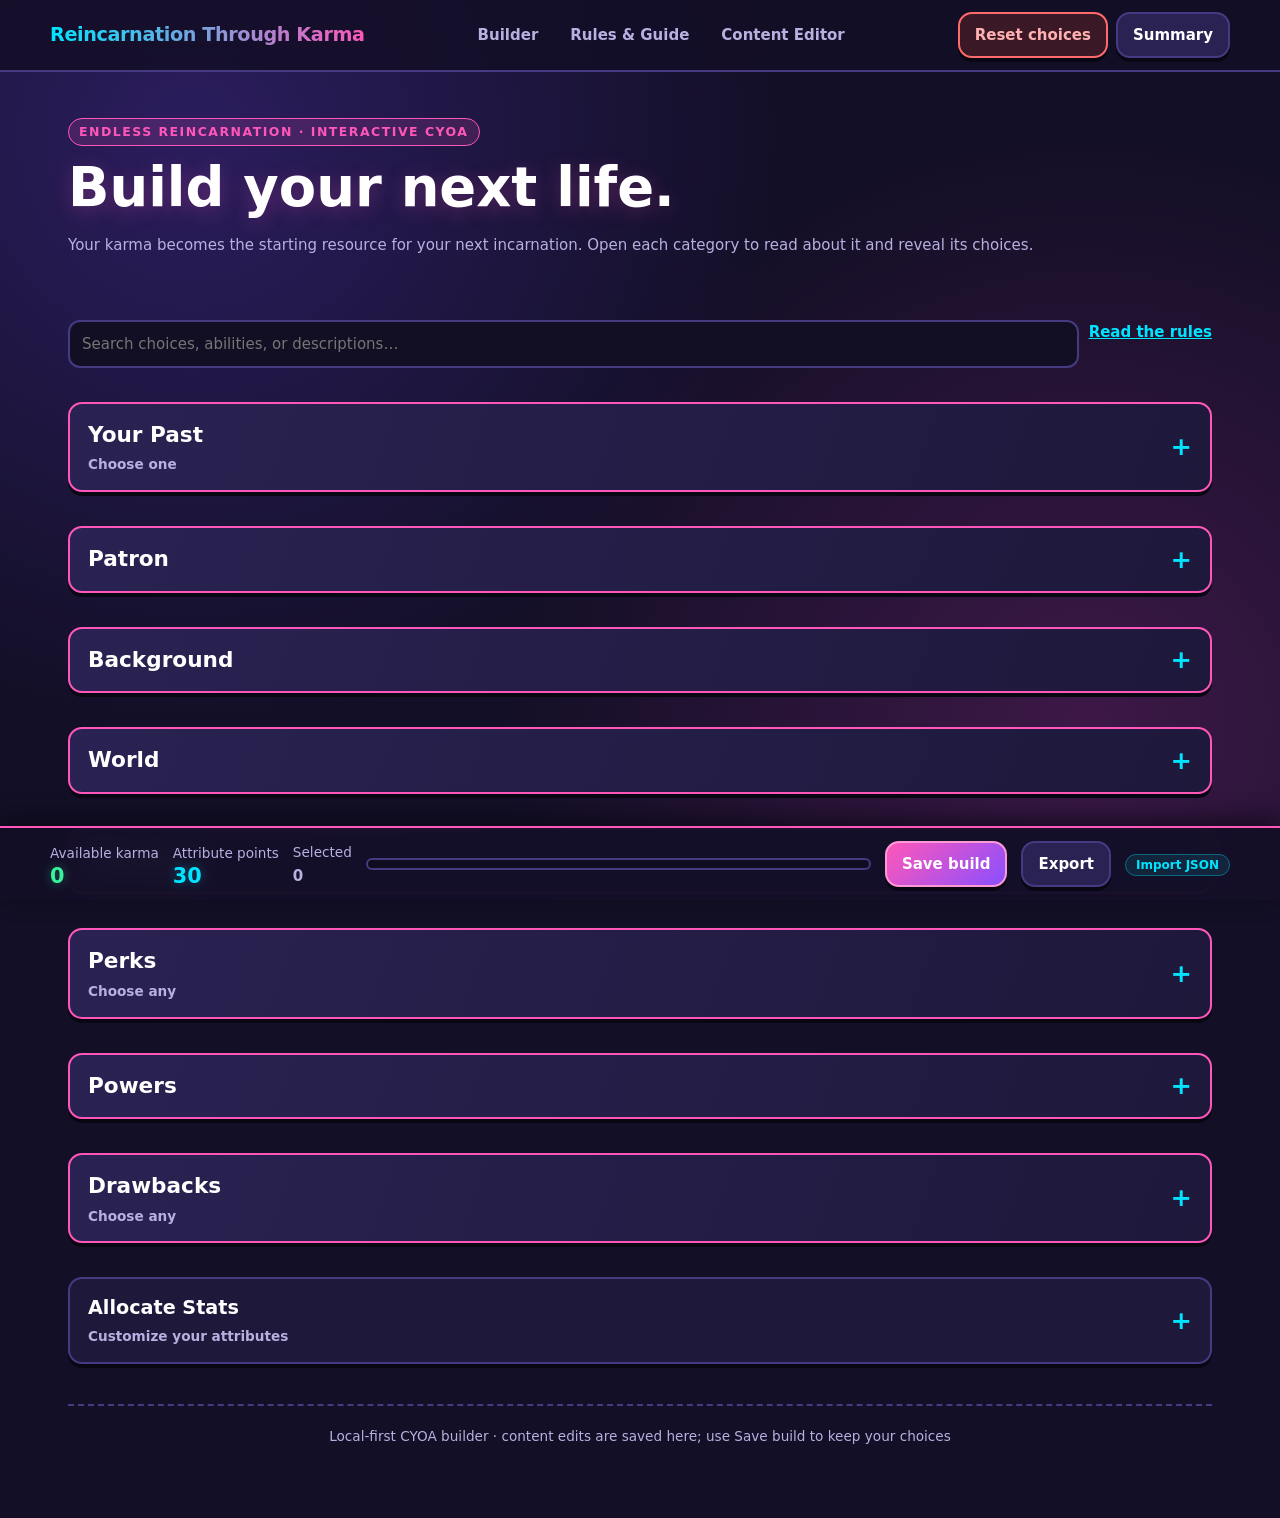
==== commit bd08c066: "Refactor patron management and enhance content synchronization; update descriptions and styles for i" ====
--- a/index.html
+++ b/index.html
@@ -59,6 +59,7 @@
                     </div>
                 </div>
                 <div class="stat-grid" id="stat-grid"></div>
+                <section class="appearance-builder" id="appearance-builder" aria-labelledby="appearance-title"></section>
             </div>
         </section>
 
@@ -92,17 +93,18 @@
     <div class="modal" id="summary-modal">
         <div class="modal-card">
             <h2>Your next life</h2>
+            <label class="summary-option"><input id="show-summary-descriptions" type="checkbox"> Show choice descriptions</label>
             <div id="summary-content"></div>
             <section class="summary-build-form">
                 <h3>Build Form</h3>
                 <label class="summary-option"><input id="separate-choice-rows" type="checkbox"> Separate choice titles by row</label>
                 <div class="summary-output-grid">
                     <label>Current activated choice titles<textarea id="choice-titles" readonly rows="5"></textarea><button type="button" data-copy-output="choice-titles">Copy titles</button></label>
-                    <label>Current activated choice IDs<textarea id="choice-ids" readonly rows="5"></textarea><button type="button" data-copy-output="choice-ids">Copy IDs</button></label>
+                    <label>Current choice IDs and attribute allocations<textarea id="choice-ids" readonly rows="5"></textarea><button type="button" data-copy-output="choice-ids">Copy build IDs</button></label>
                 </div>
-                <label>Import activated choices with a list of IDs<textarea id="choice-import" rows="4" placeholder="Paste choice IDs separated by commas, spaces, or new lines. Leave empty to clear selections."></textarea></label>
+                <label>Import build choices and attributes<textarea id="choice-import" rows="4" placeholder="Paste choice IDs and stat allocations (for example, stat:constitution=5) separated by commas, spaces, or new lines. Leave empty to clear choices."></textarea></label>
                 <div class="summary-import-actions">
-                    <button type="button" class="primary" id="import-choices">Import choices / clear if empty</button>
+                    <button type="button" class="primary" id="import-choices">Import build / clear choices if empty</button>
                     <span class="muted small" id="choice-import-status" role="status"></span>
                 </div>
             </section>
@@ -111,6 +113,7 @@
     </div>
 
     <script src="data.js"></script>
+    <script src="content-sync.js"></script>
     <script src="app.js"></script>
 </body>
 
--- a/styles.css
+++ b/styles.css
@@ -346,6 +346,22 @@
   background: var(--panel);
 }
 
+.alignment-option {
+  margin: 14px 0;
+}
+
+.alignment-accordion-toggle {
+  background: var(--panel2);
+}
+
+.alignment-accordion-content {
+  padding: 10px 0 0;
+}
+
+.you-patron-choice {
+  margin-bottom: 20px;
+}
+
 .section-toggle-main {
   display: flex;
   flex-direction: column;
@@ -476,6 +492,59 @@
   box-shadow: var(--shadow);
 }
 
+.guide-comments {
+  padding: 0;
+  overflow: hidden;
+}
+
+.guide-comments > summary {
+  display: flex;
+  align-items: center;
+  justify-content: space-between;
+  gap: 16px;
+  padding: 16px 18px;
+  list-style: none;
+  font-size: 1.2rem;
+  font-weight: 800;
+  background: linear-gradient(110deg, var(--panel2), var(--panel));
+  cursor: pointer;
+}
+
+.guide-comments > summary::-webkit-details-marker {
+  display: none;
+}
+
+.guide-comments > summary::after {
+  content: "+";
+  color: var(--accent2);
+  font-size: 1.6rem;
+  line-height: 1;
+}
+
+.guide-comments[open] > summary::after {
+  content: "−";
+}
+
+.guide-comments-meta {
+  margin-left: auto;
+  color: var(--muted);
+  font-size: .85rem;
+  font-weight: 600;
+}
+
+.guide-comments-content {
+  padding: 6px 18px 18px;
+}
+
+.guide-comments-content h3 {
+  margin: 22px 0 8px;
+  color: var(--accent2);
+}
+
+.guide-comments-content p:last-child {
+  margin-bottom: 0;
+}
+
 summary {
   cursor: pointer;
   font-weight: 800;
@@ -485,6 +554,78 @@
   display: grid;
   grid-template-columns: repeat(auto-fit, minmax(min(100%, 240px), 1fr));
   gap: 14px;
+}
+
+.appearance-builder {
+  margin-top: 28px;
+  padding-top: 22px;
+  border-top: 1px solid var(--line);
+}
+
+.appearance-maxing {
+  margin: 20px 0;
+}
+
+.appearance-maxing-toggle {
+  background: linear-gradient(110deg, var(--panel2), var(--panel));
+  border-color: var(--accent);
+}
+
+.appearance-maxing-toggle .section-toggle-title {
+  font-size: 1.35rem;
+}
+
+.appearance-maxing-content {
+  padding: 0 16px 16px;
+}
+
+.appearance-randomize {
+  margin: 0 0 12px;
+}
+
+.appearance-ethnicity {
+  margin-bottom: 18px;
+}
+
+.appearance-ethnicity label {
+  display: block;
+  margin-bottom: 6px;
+  font-weight: 800;
+}
+
+.appearance-ethnicity .desc {
+  margin: 0 0 8px;
+}
+
+.appearance-ethnicity textarea {
+  width: 100%;
+  min-height: 76px;
+  padding: 10px 12px;
+  color: var(--text);
+  background: #120e24;
+  border: 1px solid var(--line);
+  border-radius: 10px;
+  font: inherit;
+  resize: vertical;
+}
+
+.appearance-accordion {
+  margin: 14px 0;
+  padding: 0;
+  background: transparent;
+}
+
+.appearance-accordion-content {
+  padding: 8px 2px 0;
+}
+
+.appearance-accordion-content .appearance-subtitle {
+  margin: 16px 0 8px;
+  color: var(--accent2);
+}
+
+.appearance-accordion-content > .desc {
+  margin: 0 0 12px;
 }
 
 .stat-box {
@@ -644,21 +785,35 @@
   color: var(--accent2);
 }
 
-.summary-choice-list {
+.summary-sections {
+  display: grid;
+  gap: 14px;
+}
+
+.summary-section {
+  padding: 14px 16px;
+  background: var(--panel);
+  border: 1px solid var(--line);
+  border-radius: 14px;
+}
+
+.summary-section h3 {
+  margin: 0 0 8px;
+  color: var(--accent2);
+}
+
+.summary-section ul {
+  margin: 0;
   padding-left: 22px;
 }
 
-.summary-choice-list li {
+.summary-section li {
   margin: 8px 0;
 }
 
-.summary-choice-list details > summary {
-  cursor: pointer;
-  color: var(--text);
-}
-
-.summary-choice-list details p {
-  margin: 8px 0;
+.summary-section li p {
+  margin: 5px 0 0;
+  color: var(--muted);
 }
 
 .summary-build-form {
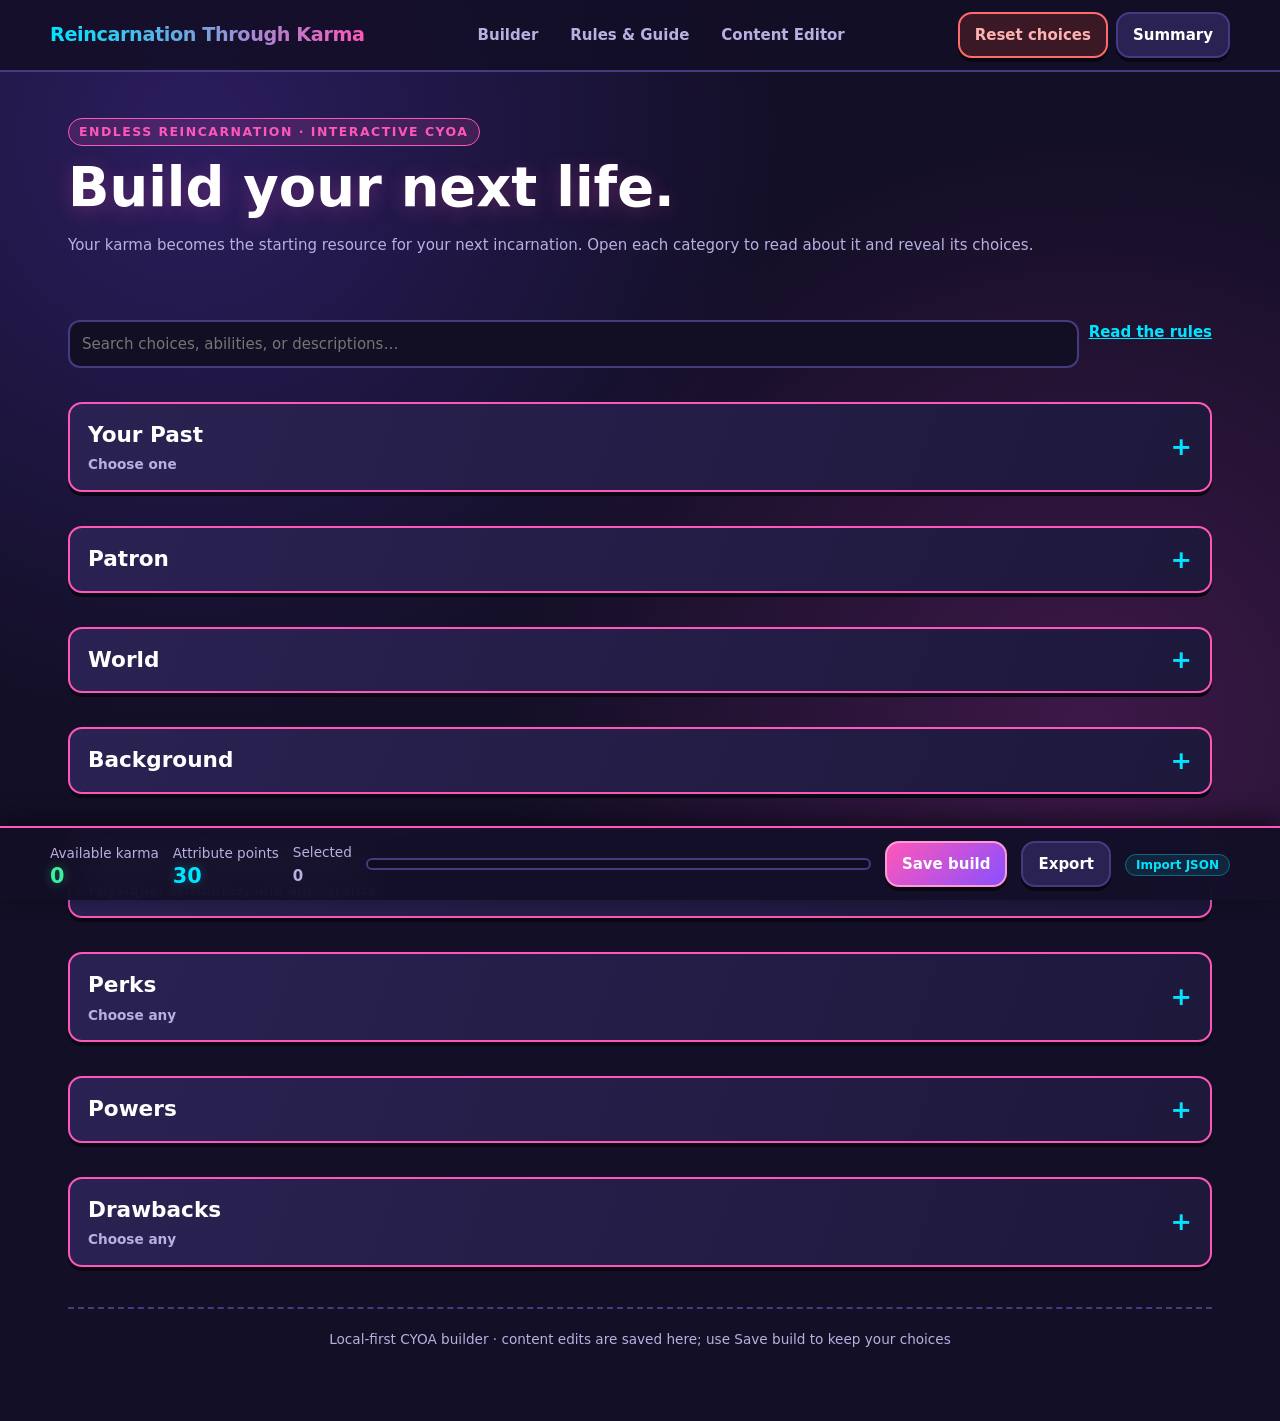
==== commit 744a55bd: "Enhance editor functionality and UI updates - Updated editor.html to include power world affinities " ====
--- a/index.html
+++ b/index.html
@@ -37,31 +37,45 @@
             <a href="guide.html">Read the rules</a>
         </div>
 
-        <div id="sections"></div>
+        <div id="sections-before-genetic"></div>
 
-        <section class="section">
-            <button class="section-toggle" id="stats-toggle" type="button" aria-expanded="false"
-                aria-controls="stats-content">
+        <section class="section group-section" id="genetic-predisposition">
+            <button class="section-toggle group-toggle" id="genetic-predisposition-toggle" type="button"
+                data-group="genetic-predisposition" aria-expanded="false" aria-controls="genetic-predisposition-content">
                 <span class="section-toggle-main">
-                    <span class="section-toggle-title">Allocate Stats</span>
-                    <span class="section-toggle-meta">Customize your attributes</span>
+                    <span class="section-toggle-title">Genetic Predisposition</span>
+                    <span class="section-toggle-meta">Physique, attributes, and appearance</span>
                 </span>
-                <span class="section-chevron" id="stats-chevron" aria-hidden="true">+</span>
+                <span class="section-chevron" id="genetic-predisposition-chevron" aria-hidden="true">+</span>
             </button>
-            <div class="section-content" id="stats-content" hidden>
-                <p class="desc" id="stat-description"></p>
-                <p class="stat-rule" id="stat-rule"></p>
-                <div class="stat-allocation-bar">
-                    <strong id="stat-points-remaining">20 attribute points available</strong>
-                    <div class="stat-allocation-actions">
-                        <button id="buy-stat-point" type="button" class="primary">Buy +1 attribute point · 1 karma</button>
-                        <button id="sell-stat-point" type="button">Sell −1 attribute point · +1 karma</button>
+            <div class="group-content" id="genetic-predisposition-content" hidden>
+                <div id="genetic-physique"></div>
+                <section class="section subsection">
+                    <button class="section-toggle subsection-toggle" id="stats-toggle" type="button" aria-expanded="false"
+                        aria-controls="stats-content">
+                        <span class="section-toggle-main">
+                            <span class="section-toggle-title">Allocate Stats</span>
+                            <span class="section-toggle-meta">Customize your attributes</span>
+                        </span>
+                        <span class="section-chevron" id="stats-chevron" aria-hidden="true">+</span>
+                    </button>
+                    <div class="section-content" id="stats-content" hidden>
+                        <p class="desc" id="stat-description"></p>
+                        <p class="stat-rule" id="stat-rule"></p>
+                        <div class="stat-allocation-bar">
+                            <strong id="stat-points-remaining">20 attribute points available</strong>
+                            <div class="stat-allocation-actions">
+                                <button id="buy-stat-point" type="button" class="primary">Buy +1 attribute point · 1 karma</button>
+                                <button id="sell-stat-point" type="button">Sell −1 attribute point · +1 karma</button>
+                            </div>
+                        </div>
+                        <div class="stat-grid" id="stat-grid"></div>
                     </div>
-                </div>
-                <div class="stat-grid" id="stat-grid"></div>
+                </section>
                 <section class="appearance-builder" id="appearance-builder" aria-labelledby="appearance-title"></section>
             </div>
         </section>
+        <div id="sections-after-genetic"></div>
 
         <div class="site-credit">Local-first CYOA builder · content edits are saved here; use Save build to keep your choices</div>
     </main>
--- a/styles.css
+++ b/styles.css
@@ -437,19 +437,24 @@
 
 .card-top {
   display: flex;
+  flex-wrap: wrap;
   justify-content: space-between;
   align-items: flex-start;
   gap: 10px;
 }
 
 .card h3 {
+  min-width: 0;
+  flex: 1 1 120px;
   font-size: 1.05rem;
   font-weight: 800;
   margin: 0;
 }
 
 .cost {
-  white-space: nowrap;
+  min-width: 0;
+  max-width: 100%;
+  overflow-wrap: anywhere;
   background: rgba(56, 242, 157, 0.12);
   border: 1px solid var(--good);
   padding: 2px 8px;
@@ -656,6 +661,23 @@
   color: var(--muted);
   margin: 0;
   min-height: 3em;
+}
+
+.stat-tier {
+  padding: 10px 12px;
+  border-left: 3px solid var(--accent2);
+  border-radius: 0 10px 10px 0;
+  background: rgba(0, 229, 255, 0.08);
+}
+
+.stat-tier strong {
+  display: block;
+  margin-bottom: 4px;
+  color: var(--accent2);
+}
+
+.stat-tier p {
+  min-height: 0;
 }
 
 .stat-value {
